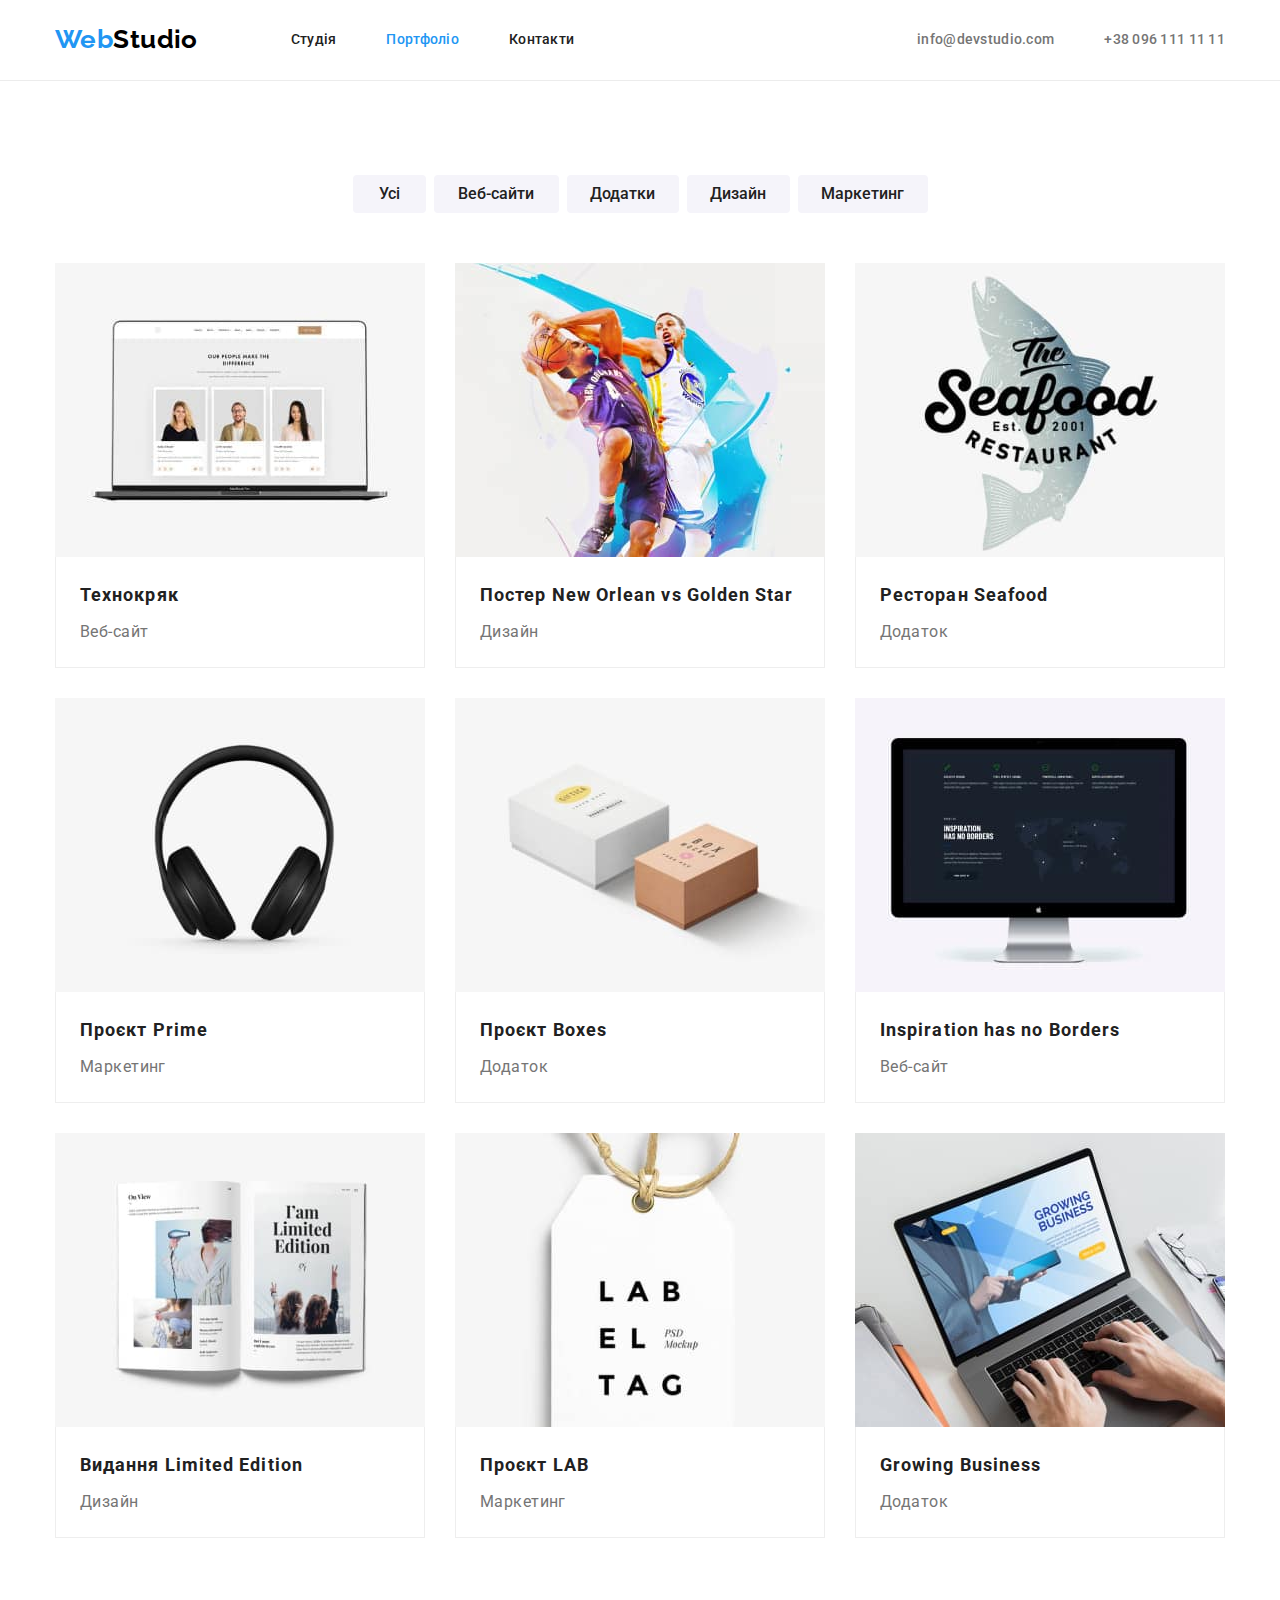
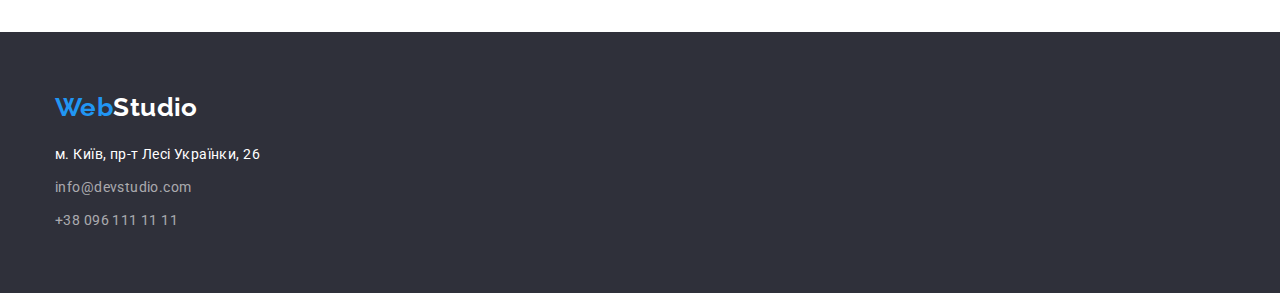
==== portfolio.html @ c3e3e5ae "add all from hw-03" ====
<!DOCTYPE html>
<html lang="uk">
  <head>
    <meta charset="UTF-8" />
    <meta http-equiv="X-UA-Compatible" content="IE=edge" />
    <meta name="viewport" content="width=device-width, initial-scale=1.0" />
    <title>Портфоліо</title>
    <link rel="preconnect" href="https://fonts.googleapis.com" />
    <link rel="preconnect" href="https://fonts.gstatic.com" crossorigin />
    <link
      href="https://fonts.googleapis.com/css2?family=Raleway:wght@700&family=Roboto:wght@400;500;700;900&display=swap"
      rel="stylesheet"
    />
    <link
      rel="stylesheet"
      href="https://cdnjs.cloudflare.com/ajax/libs/modern-normalize/1.1.0/modern-normalize.min.css"
    />
    <link rel="stylesheet" href="./css/styles.css" />
  </head>
  <body>
    <!--Heder-->
    <header class="header">
      <div class="header-body container">
        <nav class="header-nav">
          <a class="header-logo link" href="./index.html">
            <span class="accent">Web</span>Studio
          </a>
          <ul class="nav-list list">
            <li class="item">
              <a class="nav-link link" href="./index.html">Студія</a>
            </li>
            <li class="item">
              <a class="nav-link current link" href="./portfolio.html"
                >Портфоліо
              </a>
            </li>
            <li class="item">
              <a class="nav-link link" href="#">Контакти</a>
            </li>
          </ul>
        </nav>
        <ul class="header-contacts list">
          <li class="item">
            <a class="contacts link" href="mailto:@devstudio.com"
              >info@devstudio.com
            </a>
          </li>
          <li class="item">
            <a class="contacts link" href="tel:+380961111111"
              >+38 096 111 11 11
            </a>
          </li>
        </ul>
      </div>
    </header>
    <!--Main content-->
    <main>
      <section class="section">
        <div class="container">
          <h1 class="visually-hidden">Наші проекти</h1>
          <ul class="filter list">
            <li><button class="filter-btn first" type="button">Усі</button></li>
            <li>
              <button class="filter-btn second" type="button">Веб-сайти</button>
            </li>
            <li>
              <button class="filter-btn third" type="button">Додатки</button>
            </li>
            <li>
              <button class="filter-btn fourth" type="button">Дизайн</button>
            </li>
            <li>
              <button class="filter-btn fifth" type="button">Маркетинг</button>
            </li>
          </ul>
          <ul class="projects-list list">
            <li class="projects-item">
              <a
                class="link"
                href="#"
                target="_blank"
                rel="noopener noreferrer nofollow"
              >
                <img
                  src="./images/portfolio-images/portfolio-foto-1.jpg"
                  alt="Ноутбук з відкритим веб-сайтом на екрані"
                  width="370"
                  height="294"
                />
                <div class="project-container">
                  <h2 class="project-title">Технокряк</h2>
                  <p class="project-desc">Веб-сайт</p>
                </div>
              </a>
            </li>
            <li class="projects-item">
              <a
                class="link"
                href="#"
                target="_blank"
                rel="noopener noreferrer nofollow"
              >
                <img
                  src="./images/portfolio-images/portfolio-foto-2.jpg"
                  alt="Постер з баскетболістами, які грають"
                  width="370"
                  height="294"
                />
                <div class="project-container">
                  <h2 class="project-title">
                    Постер <span lang="en">New Orlean vs Golden Star</span>
                  </h2>
                  <p class="project-desc">Дизайн</p>
                </div>
              </a>
            </li>
            <li class="projects-item">
              <a
                class="link"
                href="#"
                target="_blank"
                rel="noopener noreferrer nofollow"
              >
                <img
                  src="./images/portfolio-images/portfolio-foto-3.jpg"
                  alt="Емблема ресторану морепродуктів"
                  width="370"
                  height="294"
                />
                <div class="project-container">
                  <h2 class="project-title">
                    Ресторан <span lang="en">Seafood</span>
                  </h2>
                  <p class="project-desc">Додаток</p>
                </div>
              </a>
            </li>
            <li class="projects-item">
              <a
                class="link"
                href="#"
                target="_blank"
                rel="noopener noreferrer nofollow"
              >
                <img
                  src="./images/portfolio-images/portfolio-foto-4.jpg"
                  alt="Навушники"
                  width="370"
                  height="294"
                />
                <div class="project-container">
                  <h2 class="project-title">
                    Проєкт <span lang="en">Prime</span>
                  </h2>
                  <p class="project-desc">Маркетинг</p>
                </div>
              </a>
            </li>
            <li class="projects-item">
              <a
                class="link"
                href="#"
                target="_blank"
                rel="noopener noreferrer nofollow"
              >
                <img
                  src="./images/portfolio-images/portfolio-foto-5.jpg"
                  alt="Дві картонні коробки"
                  width="370"
                  height="294"
                />
                <div class="project-container">
                  <h2 class="project-title">
                    Проєкт <span lang="en">Boxes</span>
                  </h2>
                  <p class="project-desc">Додаток</p>
                </div>
              </a>
            </li>
            <li class="projects-item">
              <a
                class="link"
                href="#"
                target="_blank"
                rel="noopener noreferrer nofollow"
              >
                <img
                  src="./images/portfolio-images/portfolio-foto-6.jpg"
                  alt="Комп'ютер з відкритим веб-сайтом на екрані"
                  width="370"
                  height="294"
                />
                <div class="project-container">
                  <h2 class="project-title" lang="en">
                    Inspiration has no Borders
                  </h2>
                  <p class="project-desc">Веб-сайт</p>
                </div>
              </a>
            </li>
            <li class="projects-item">
              <a
                class="link"
                href="#"
                target="_blank"
                rel="noopener noreferrer nofollow"
              >
                <img
                  src="./images/portfolio-images/portfolio-foto-7.jpg"
                  alt="Відкритий журнал"
                  width="370"
                  height="294"
                />
                <div class="project-container">
                  <h2 class="project-title">
                    Видання <span lang="en">Limited Edition</span>
                  </h2>
                  <p class="project-desc">Дизайн</p>
                </div>
              </a>
            </li>
            <li class="projects-item">
              <a
                class="link"
                href="#"
                target="_blank"
                rel="noopener noreferrer nofollow"
              >
                <img
                  src="./images/portfolio-images/portfolio-foto-8.jpg"
                  alt="Бірка з назвою поєкту"
                  width="370"
                  height="294"
                />
                <div class="project-container">
                  <h2 class="project-title">Проєкт LAB</h2>
                  <p class="project-desc">Маркетинг</p>
                </div>
              </a>
            </li>
            <li class="projects-item">
              <a
                class="link"
                href="#"
                target="_blank"
                rel="noopener noreferrer nofollow"
              >
                <img
                  src="./images/portfolio-images/portfolio-foto-9.jpg"
                  alt="Людина працює за ноутбуком"
                  width="370"
                  height="294"
                />
                <div class="project-container">
                  <h2 class="project-title" lang="en">Growing Business</h2>
                  <p class="project-desc">Додаток</p>
                </div>
              </a>
            </li>
          </ul>
        </div>
      </section>
    </main>
    <!--Footer-->
    <footer class="footer">
      <div class="container">
        <a class="footer-logo link" href="./index.html">
          <span class="accent">Web</span>Studio
        </a>
        <address class="footer-address">
          <ul class="footer-contacts list">
            <li class="item">
              <a
                class="address link"
                href="https://goo.gl/maps/tie1WCM4w2AjtQoDA"
                target="_blank"
                rel="noopener noreferrer nofollow"
                >м. Київ, пр-т Лесі Українки, 26
              </a>
            </li>
            <li class="item">
              <a class="contacts link" href="mailto:@devstudio.com"
                >info@devstudio.com
              </a>
            </li>
            <li class="item">
              <a class="contacts link" href="tel:+380961111111"
                >+38 096 111 11 11
              </a>
            </li>
          </ul>
        </address>
      </div>
    </footer>
  </body>
</html>
---- css/styles.css ----
:root {
  --main-background-color: #ffffff;
  --section-background-color: #2f303a;
  --list-background-color: #f5f4fa;

  --title-color: #212121;
  --desc-color: #757575;
  --white-color: #ffffff;
  --secondary-white-color: rgba(255, 255, 255, 0.6);
  --accent-color: #2196f3;
  --activ-btn-color: #188ce8;
  --dark-logo-color: #000000;
  --border-project-color: #eeeeee;
  --border-header-color: #ececec;

  --shadow-img: 0px 1px 3px rgba(0, 0, 0, 0.12), 0px 1px 1px rgba(0, 0, 0, 0.14),
    0px 2px 1px rgba(0, 0, 0, 0.2);
  --shadow-btn: rgba(0, 0, 0, 0.15);
  --shadow-filter-btn: 0px 3px 1px rgba(0, 0, 0, 0.1),
    0px 1px 2px rgba(0, 0, 0, 0.08), 0px 2px 2px rgba(0, 0, 0, 0.12);
}

body {
  background-color: var(--main-background-color);
  color: var(--title-color);
  font-family: "Roboto", sans-serif;
  font-size: 14px;
  letter-spacing: 0.03em;
}

.link {
  text-decoration: none;
}

.list {
  list-style: none;
  margin: 0;
  padding-left: 0;
}

.container {
  width: 1200px;
  margin: 0 auto;
  padding-left: 15px;
  padding-right: 15px;
}

img {
  display: block;
  max-width: 100%;
}

h2,
p {
  margin: 0;
}
/* CSS for index.html */

/* Header section*/

.header {
  border-bottom: 1px solid var(--border-header-color);
}

.header-body {
  display: flex;
  align-items: center;
}

.header-nav {
  display: flex;
  align-items: center;
}

.nav-list {
  display: flex;
  margin-left: 93px;
}

.nav-list .item:not(:last-child) {
  margin-right: 50px;
}

.header-logo,
.footer-logo {
  color: var(--dark-logo-color);
  font-family: "Raleway", sans-serif;
  font-weight: 700;
  font-size: 26px;
  line-height: 1.2;
}

.header-logo .accent,
.footer-logo .accent {
  color: var(--accent-color);
}

.nav-link {
  display: block;
  padding-top: 32px;
  padding-bottom: 32px;

  color: var(--title-color);
  font-weight: 500;
  line-height: 1.14;
  letter-spacing: 0.02em;
}

.nav-link:hover,
.nav-link:focus {
  color: var(--accent-color);
}

.nav-link.current {
  color: var(--accent-color);
}

.header-contacts {
  display: flex;
  margin-left: auto;
  gap: 50px;
}

.header-contacts .contacts {
  display: block;
  padding-top: 32px;
  padding-bottom: 32px;

  color: var(--desc-color);
  font-weight: 500;
  line-height: 1.14;
  letter-spacing: 0.02em;
}

a.contacts:hover,
a.contacts:focus {
  color: var(--accent-color);
}

/* Hero section */

.hero {
  padding: 200px 0;

  background-color: var(--section-background-color);
  text-align: center;
}

.hero-title {
  max-width: 696px;
  margin-top: 0;
  margin-right: auto;
  margin-bottom: 30px;
  margin-left: auto;

  color: var(--white-color);
  font-weight: 900;
  font-size: 44px;
  line-height: 1.36;
  letter-spacing: 0.06em;
  text-transform: uppercase;
}

.button {
  display: inline-block;
  border-width: 0;
  border-radius: 4px;
  border-style: none;
  padding: 10px 32px;
  box-shadow: 0px 4px 4px var(--shadow-btn);

  background-color: var(--accent-color);
  color: var(--white-color);
  font-family: inherit;
  font-weight: 700;
  font-size: 16px;
  line-height: 1.88;
  letter-spacing: 0.06em;
  cursor: pointer;
}

.button:hover,
.button:focus {
  background-color: var(--activ-btn-color);
  color: var(--white-color);
}

/* Benefits section */

.benefits-section {
  padding: 94px 0 47px 0;
}

.visually-hidden {
  position: absolute;
  white-space: nowrap;
  width: 1px;
  height: 1px;
  overflow: hidden;
  padding: 0;
  border: 0;
  clip: rect(0 0 0 0);
  clip-path: inset(50%);
  margin: -1px;
}

.benefits-list {
  display: flex;
  flex-wrap: wrap;
  gap: 30px;
}

.benefits-list > .item {
  flex-basis: calc((100% - 90px) / 4);
}

.benefits-title {
  margin-top: 0;
  margin-bottom: 10px;

  font-weight: 700;
  font-size: 14px;
  line-height: 1.14;
  text-transform: uppercase;
}

.benefits-desc {
  color: var(--desc-color);
  line-height: 1.71;
}

/* Activity section */

.activity-section {
  padding: 47px 0 94px 0;
}

.section-title {
  margin-top: 0;
  margin-bottom: 50px;

  font-weight: 700;
  font-size: 36px;
  line-height: 1.17;
  text-align: center;
}

.activity-list {
  display: flex;
  gap: 30px;
}

.activity-list > .item {
  flex-basis: calc((100% - 60px) / 3);
}

/* Team section */

.section {
  padding: 94px 0;
}

.team {
  background-color: var(--list-background-color);
}

.team-list {
  display: flex;
  text-align: center;
  gap: 30px;
}

.team-list > .team-item {
  flex-basis: calc((100% - 90px) / 4);
}

.team-item {
  background-color: var(--main-background-color);
  box-shadow: var(--shadow-img);
  border-radius: 0px 0px 4px 4px;
}

.team-container {
  padding-top: 30px;
  padding-bottom: 30px;
}

.team-title {
  margin-top: 0;
  margin-bottom: 10px;

  font-weight: 500;
  font-size: 16px;
  line-height: 1.19;
}

.team-desc {
  color: var(--desc-color);
  font-size: 16px;
  line-height: 1.19;
}

/* Footer section */

.footer {
  padding-top: 60px;
  padding-bottom: 60px;

  background-color: var(--section-background-color);
  line-height: 1.71;
}

.footer-logo {
  display: block;
  margin-bottom: 20px;
}

.footer .footer-logo,
.footer .address {
  color: var(--white-color);
}

address {
  font-style: normal;
}

.footer-address .item > .address,
.footer-address .item > .contacts {
  display: block;
}

.footer-contacts .item > .contacts {
  margin-top: 9px;
}

.footer-contacts .contacts {
  color: var(--secondary-white-color);
}

/* SCC for portfolio.html */

/* Our projects section */

.filter {
  display: flex;
  justify-content: center;
  margin-bottom: 50px;
  gap: 8px;
}

.filter-btn {
  display: inline-block;
  border-width: 0;
  border-radius: 4px;
  border-style: none;
  padding: 6px 22px;

  background-color: var(--list-background-color);
  color: var(--title-color);
  font-family: inherit;
  font-weight: 500;
  font-size: 16px;
  line-height: 1.63;
  cursor: pointer;
}

.filter .first {
  min-width: 73px;
  padding: 6px 25px;
}

.filter .second {
  min-width: 125px;
}

.filter .third {
  min-width: 112px;
}

.filter .fourth {
  min-width: 103px;
}

.filter .fifth {
  min-width: 130px;
}

.filter-btn:hover,
.filter-btn:focus {
  background-color: var(--accent-color);
  color: var(--white-color);
  box-shadow: var(--shadow-filter-btn);
}

.projects-list {
  display: flex;
  flex-wrap: wrap;
  gap: 30px;
  /* margin-left: -30px;
  margin-top: -30px; */
}

/* .projects-list > .projects-item {
  flex-basis: calc(100% / 3 - 30px);
  margin-left: 30px;
  margin-top: 30px;
} */

.project-title {
  margin-bottom: 4px;

  color: var(--title-color);
  font-size: 18px;
  line-height: 2;
  letter-spacing: 0.06em;
}

.project-desc {
  color: var(--desc-color);
  font-size: 16px;
  line-height: 1.88;
}

.project-container {
  padding: 20px 24px;
  border-right: 1px solid var(--border-project-color);
  border-bottom: 1px solid var(--border-project-color);
  border-left: 1px solid var(--border-project-color);
}
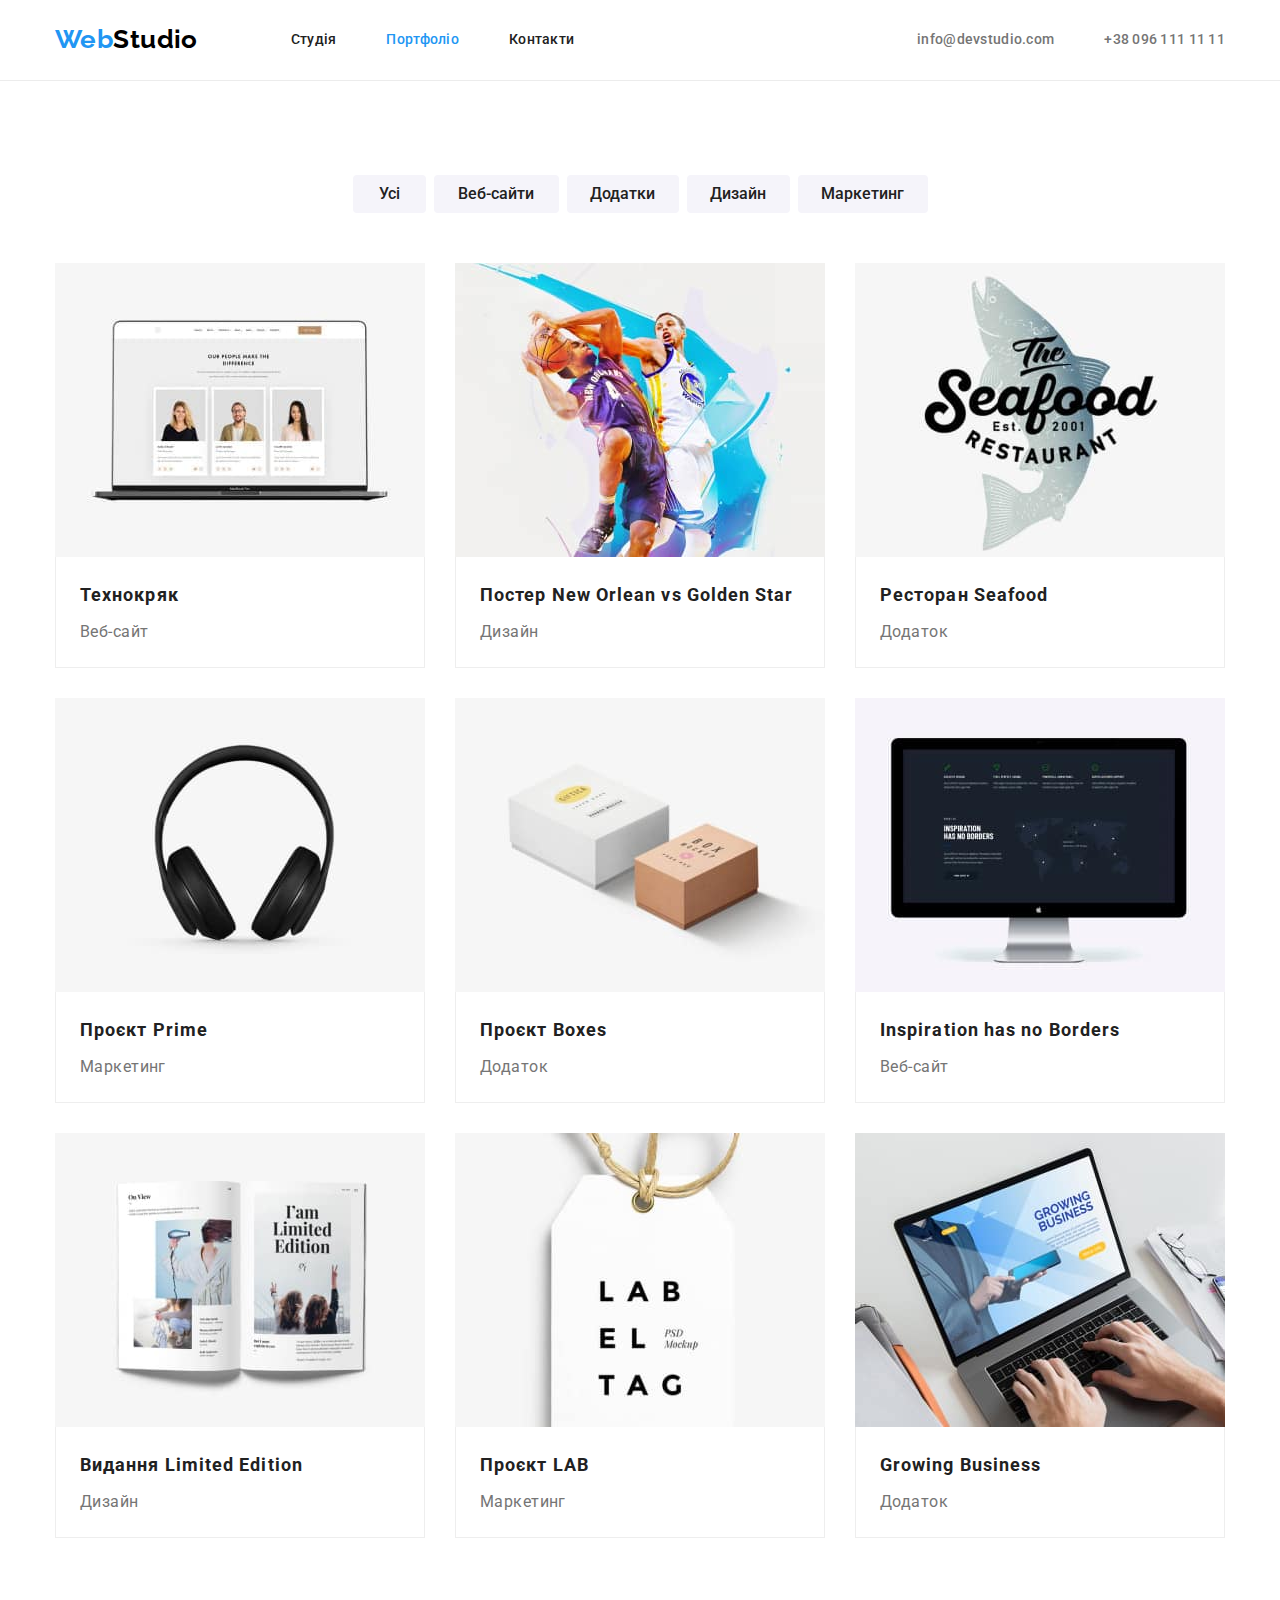
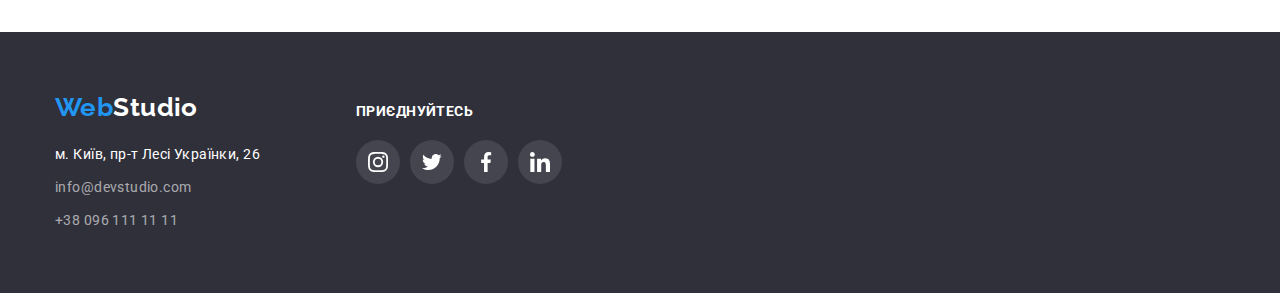
==== commit 4363b71e: "Summary styles.css, icons.svg, index.html, portfolio.html" ====
--- a/portfolio.html
+++ b/portfolio.html
@@ -263,33 +263,80 @@
     </main>
     <!--Footer-->
     <footer class="footer">
-      <div class="container">
-        <a class="footer-logo link" href="./index.html">
-          <span class="accent">Web</span>Studio
-        </a>
-        <address class="footer-address">
-          <ul class="footer-contacts list">
-            <li class="item">
-              <a
-                class="address link"
-                href="https://goo.gl/maps/tie1WCM4w2AjtQoDA"
-                target="_blank"
-                rel="noopener noreferrer nofollow"
-                >м. Київ, пр-т Лесі Українки, 26
-              </a>
-            </li>
-            <li class="item">
-              <a class="contacts link" href="mailto:@devstudio.com"
-                >info@devstudio.com
-              </a>
-            </li>
-            <li class="item">
-              <a class="contacts link" href="tel:+380961111111"
-                >+38 096 111 11 11
+      <div class="footer-container container">
+        <div class="item-address">
+          <a class="footer-logo link" href="./index.html">
+            <span class="accent">Web</span>Studio
+          </a>
+          <div class="footer-address">
+            <ul class="footer-contacts list">
+              <li class="item">
+                <a
+                  class="address link"
+                  href="https://goo.gl/maps/tie1WCM4w2AjtQoDA"
+                  target="_blank"
+                  rel="noopener noreferrer nofollow"
+                  >м. Київ, пр-т Лесі Українки, 26
+                </a>
+              </li>
+              <li class="item">
+                <a class="contacts link" href="mailto:@devstudio.com"
+                  >info@devstudio.com
+                </a>
+              </li>
+              <li class="item">
+                <a class="contacts link" href="tel:+380961111111"
+                  >+38 096 111 11 11
+                </a>
+              </li>
+            </ul>
+          </div>
+        </div>
+        <div class="item-socials">
+          <h2 class="title-socials">Приєднуйтесь</h2>
+          <ul class="socials-list list">
+            <li>
+              <a class="list-icon" href="#">
+                <svg width="20" height="20">
+                  <use
+                    class="icon"
+                    href="./images/icons.svg#icon-instagram"
+                  ></use>
+                </svg>
+              </a>
+            </li>
+            <li>
+              <a class="list-icon" href="#">
+                <svg width="20" height="20">
+                  <use
+                    class="icon"
+                    href="./images/icons.svg#icon-twitter"
+                  ></use>
+                </svg>
+              </a>
+            </li>
+            <li>
+              <a class="list-icon" href="#">
+                <svg width="20" height="20">
+                  <use
+                    class="icon"
+                    href="./images/icons.svg#icon-facebook"
+                  ></use>
+                </svg>
+              </a>
+            </li>
+            <li>
+              <a class="list-icon" href="#">
+                <svg width="20" height="20">
+                  <use
+                    class="icon"
+                    href="./images/icons.svg#icon-linkedin"
+                  ></use>
+                </svg>
               </a>
             </li>
           </ul>
-        </address>
+        </div>
       </div>
     </footer>
   </body>
--- a/css/styles.css
+++ b/css/styles.css
@@ -2,6 +2,7 @@
   --main-background-color: #ffffff;
   --section-background-color: #2f303a;
   --list-background-color: #f5f4fa;
+  --footer-socials-background: rgba(255, 255, 255, 0.1); 
 
   --title-color: #212121;
   --desc-color: #757575;
@@ -12,12 +13,14 @@
   --dark-logo-color: #000000;
   --border-project-color: #eeeeee;
   --border-header-color: #ececec;
+  --social-icon-color: #afb1b8;
 
   --shadow-img: 0px 1px 3px rgba(0, 0, 0, 0.12), 0px 1px 1px rgba(0, 0, 0, 0.14),
     0px 2px 1px rgba(0, 0, 0, 0.2);
   --shadow-btn: rgba(0, 0, 0, 0.15);
   --shadow-filter-btn: 0px 3px 1px rgba(0, 0, 0, 0.1),
     0px 1px 2px rgba(0, 0, 0, 0.08), 0px 2px 2px rgba(0, 0, 0, 0.12);
+    --shadow-projects-item: 0px 1px 1px rgba(0, 0, 0, 0.12), 0px 4px 4px rgba(0, 0, 0, 0.06), 1px 4px 6px rgba(0, 0, 0, 0.16);
 }
 
 body {
@@ -214,6 +217,16 @@
   flex-basis: calc((100% - 90px) / 4);
 }
 
+.item .benefits-icon {
+  width: 270px;
+  height: 120px;
+  padding: 25px 100px;
+  margin-bottom: 30px;
+  border-radius: 4px;
+
+  background: var(--list-background-color);
+}
+
 .benefits-title {
   margin-top: 0;
   margin-bottom: 10px;
@@ -295,19 +308,72 @@
 }
 
 .team-desc {
+  margin-bottom: 16px;
   color: var(--desc-color);
   font-size: 16px;
   line-height: 1.19;
 }
 
+.team-social {
+  display: flex;
+  justify-content: center;
+  gap: 10px;
+}
+
+.team-social .list-icon {
+  display: flex;
+  justify-content: center;
+  align-items: center;
+  width: 44px;
+  height: 44px;
+
+  fill: var(--social-icon-color);
+}
+
+.team-social .list-icon:hover,
+.team-social .list-icon:focus {
+  background: var(--accent-color);
+  border-radius: 50%;
+
+  fill: var(--white-color);
+}
+
+/* Our clients */
+
+.clients-list {
+  display: flex;
+  justify-content: center;
+  gap: 30px;
+}
+
+.clients-list .client-icon {
+  display: flex;
+  justify-content: center;
+  align-items: center;
+  width: 170px;
+  height: 92px;
+
+  border: 1px solid var(--social-icon-color);
+border-radius: 4px;
+
+fill: var(--social-icon-color);
+}
+
+.clients-list .client-icon:hover,
+.clients-list .client-icon:focus {
+    fill: var(--accent-color);
+    border: 1px solid var(--accent-color);
+}
+
 /* Footer section */
 
 .footer {
-  padding-top: 60px;
-  padding-bottom: 60px;
-
-  background-color: var(--section-background-color);
+   background-color: var(--section-background-color);
   line-height: 1.71;
+}
+
+.footer .footer-container {
+display: flex;
 }
 
 .footer-logo {
@@ -315,6 +381,14 @@
   margin-bottom: 20px;
 }
 
+.footer-container .item-address {
+  padding-top: 60px;
+  padding-bottom: 60px;
+
+  width: 231px;
+    margin-right: 70px;;
+}
+
 .footer .footer-logo,
 .footer .address {
   color: var(--white-color);
@@ -335,6 +409,45 @@
 
 .footer-contacts .contacts {
   color: var(--secondary-white-color);
+}
+
+.item-socials{
+  padding-top: 72px;
+  padding-bottom: 100px;
+}
+
+.item-socials .socials-list {
+display: flex;
+gap: 10px;
+}
+
+.socials-list .list-icon {
+  display: flex;
+  justify-content: center;
+  align-items: center;
+  width: 44px;
+  height: 44px;
+
+  background: var(--footer-socials-background);
+  border-radius: 50%;
+  fill: var(--white-color);
+}
+
+.socials-list .list-icon:hover,
+.socials-list .list-icon:focus {
+  background: var(--accent-color);
+}
+
+.title-socials {
+    margin-top: 0;
+    margin-bottom: 20px;
+  
+    font-weight: 700;
+    font-size: 14px;
+    line-height: 1.14;
+    text-transform: uppercase;
+ 
+    color: var(--white-color)
 }
 
 /* SCC for portfolio.html */
@@ -406,6 +519,11 @@
   margin-top: 30px;
 } */
 
+.projects-item:hover,
+.projects-item:focus {
+  box-shadow: var(--shadow-projects-item);
+}
+
 .project-title {
   margin-bottom: 4px;
 
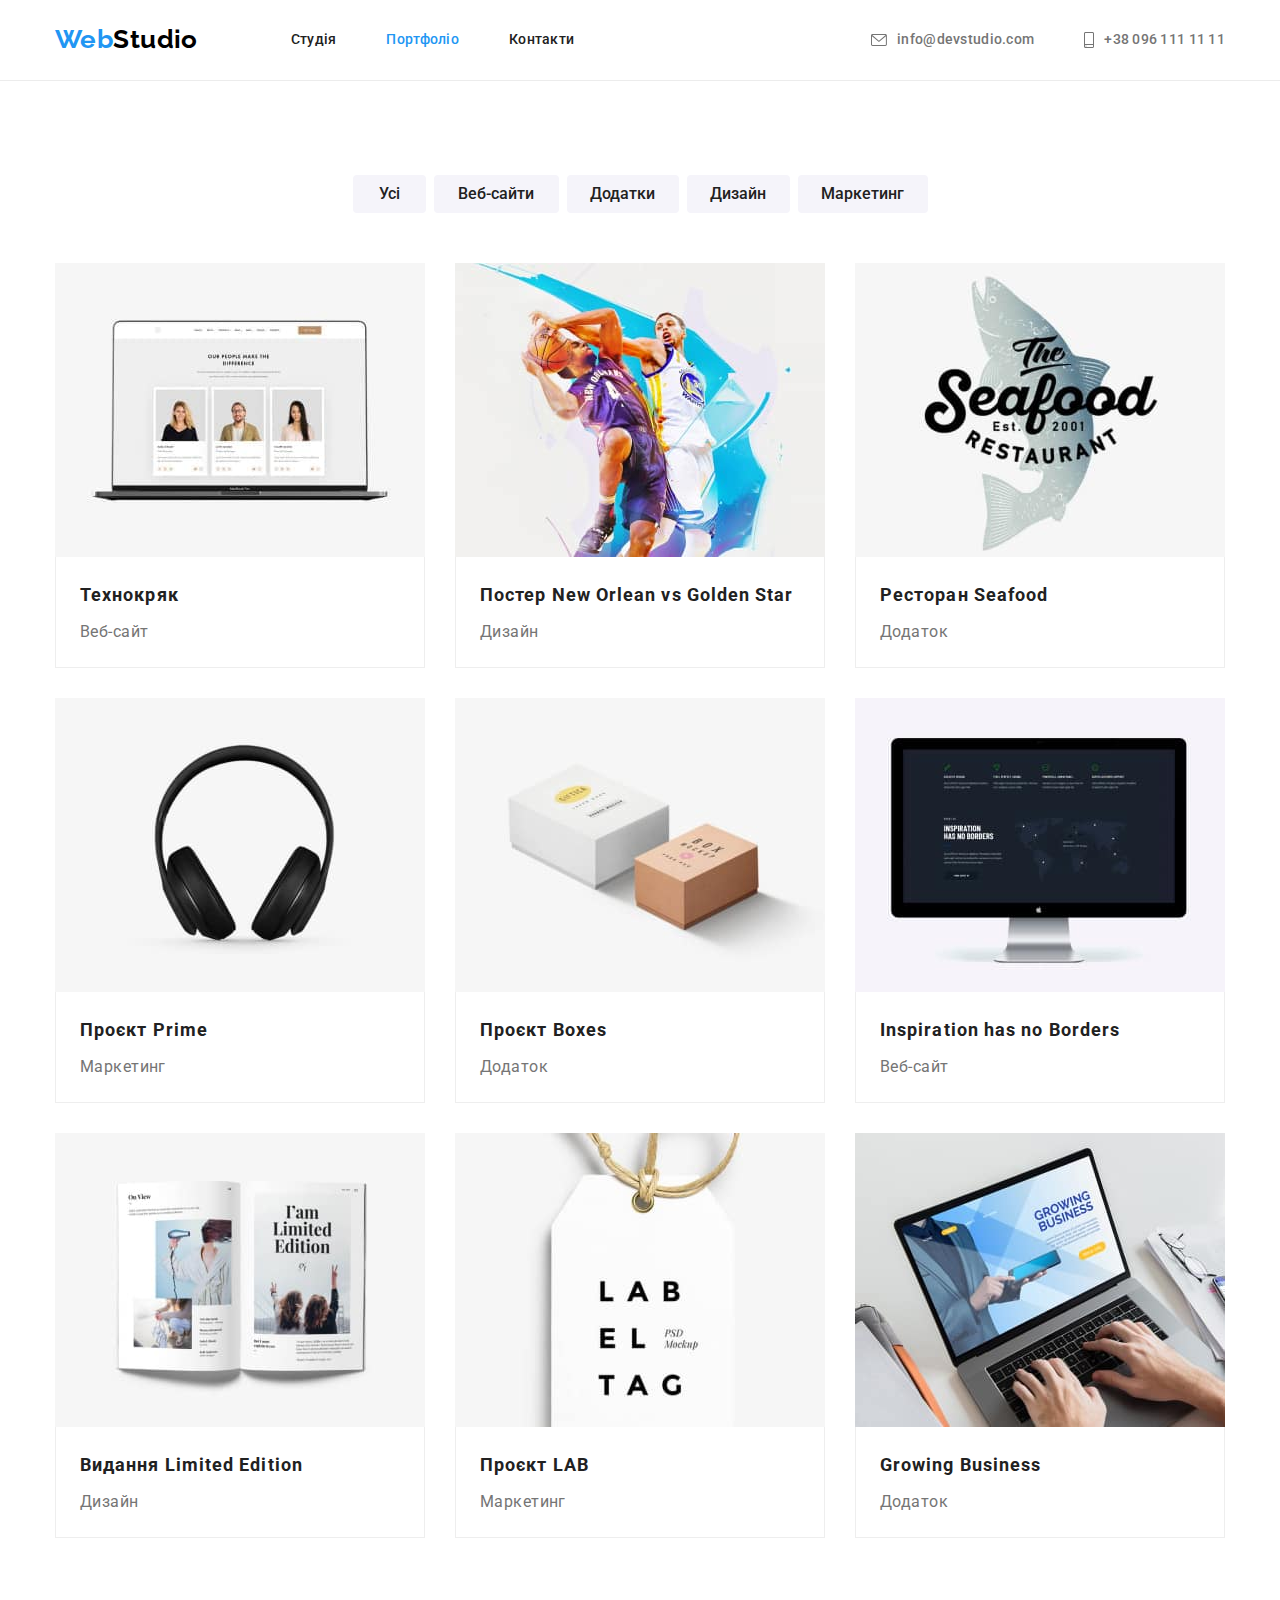
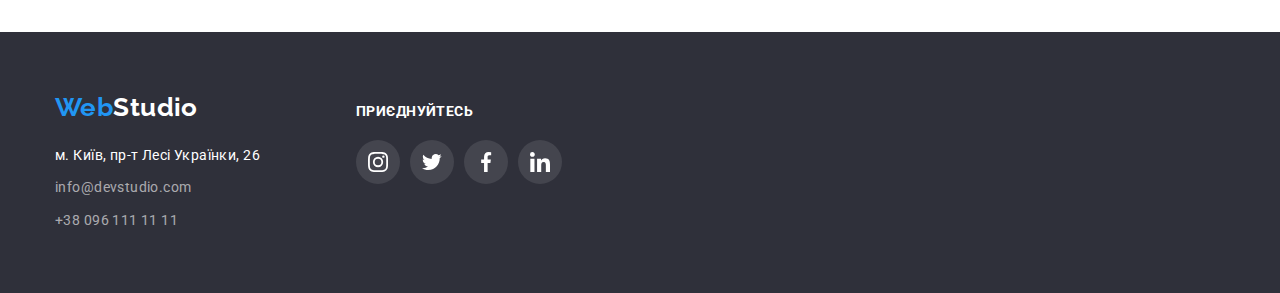
==== commit 98f80259: "Summary styles.css, index.html, portfolio.html" ====
--- a/portfolio.html
+++ b/portfolio.html
@@ -41,12 +41,17 @@
         </nav>
         <ul class="header-contacts list">
           <li class="item">
-            <a class="contacts link" href="mailto:@devstudio.com"
-              >info@devstudio.com
+            <a class="contacts link" href="mailto:@devstudio.com">
+              <svg class="icon" width="16" height="12">
+                <use href="./images/icons.svg#icon-envelope"></use>
+              </svg>
+              info@devstudio.com
             </a>
           </li>
           <li class="item">
             <a class="contacts link" href="tel:+380961111111"
+              ><svg class="icon" width="10" height="16">
+                <use href="./images/icons.svg#icon-smartphone"></use></svg
               >+38 096 111 11 11
             </a>
           </li>
@@ -297,9 +302,8 @@
           <ul class="socials-list list">
             <li>
               <a class="list-icon" href="#">
-                <svg width="20" height="20">
-                  <use
-                    class="icon"
+                <svg class="icon" width="20" height="20">
+                  <use                    
                     href="./images/icons.svg#icon-instagram"
                   ></use>
                 </svg>
@@ -307,9 +311,8 @@
             </li>
             <li>
               <a class="list-icon" href="#">
-                <svg width="20" height="20">
+                <svg class="icon" width="20" height="20">
                   <use
-                    class="icon"
                     href="./images/icons.svg#icon-twitter"
                   ></use>
                 </svg>
@@ -317,9 +320,8 @@
             </li>
             <li>
               <a class="list-icon" href="#">
-                <svg width="20" height="20">
+                <svg class="icon" width="20" height="20">
                   <use
-                    class="icon"
                     href="./images/icons.svg#icon-facebook"
                   ></use>
                 </svg>
@@ -327,9 +329,8 @@
             </li>
             <li>
               <a class="list-icon" href="#">
-                <svg width="20" height="20">
+                <svg class="icon" width="20" height="20">
                   <use
-                    class="icon"
                     href="./images/icons.svg#icon-linkedin"
                   ></use>
                 </svg>
--- a/css/styles.css
+++ b/css/styles.css
@@ -1,8 +1,9 @@
 :root {
   --main-background-color: #ffffff;
   --section-background-color: #2f303a;
+  --hero-background-color: #c4c4c4;
   --list-background-color: #f5f4fa;
-  --footer-socials-background: rgba(255, 255, 255, 0.1); 
+  --footer-socials-background: rgba(255, 255, 255, 0.1);
 
   --title-color: #212121;
   --desc-color: #757575;
@@ -15,12 +16,15 @@
   --border-header-color: #ececec;
   --social-icon-color: #afb1b8;
 
+  --hero-linear-gradient: rgba(47, 48, 58, 0.4);
+
   --shadow-img: 0px 1px 3px rgba(0, 0, 0, 0.12), 0px 1px 1px rgba(0, 0, 0, 0.14),
     0px 2px 1px rgba(0, 0, 0, 0.2);
   --shadow-btn: rgba(0, 0, 0, 0.15);
   --shadow-filter-btn: 0px 3px 1px rgba(0, 0, 0, 0.1),
     0px 1px 2px rgba(0, 0, 0, 0.08), 0px 2px 2px rgba(0, 0, 0, 0.12);
-    --shadow-projects-item: 0px 1px 1px rgba(0, 0, 0, 0.12), 0px 4px 4px rgba(0, 0, 0, 0.06), 1px 4px 6px rgba(0, 0, 0, 0.16);
+  --shadow-projects-item: 0px 1px 1px rgba(0, 0, 0, 0.12),
+    0px 4px 4px rgba(0, 0, 0, 0.06), 1px 4px 6px rgba(0, 0, 0, 0.16);
 }
 
 body {
@@ -125,7 +129,8 @@
 }
 
 .header-contacts .contacts {
-  display: block;
+  display: flex;
+  align-items: center;
   padding-top: 32px;
   padding-bottom: 32px;
 
@@ -135,6 +140,15 @@
   letter-spacing: 0.02em;
 }
 
+.header-contacts .contacts .icon {
+  margin-right: 10px;
+  fill: var(--desc-color);
+}
+
+a.contacts:hover .icon {
+  fill: var(--accent-color);
+}
+
 a.contacts:hover,
 a.contacts:focus {
   color: var(--accent-color);
@@ -143,9 +157,21 @@
 /* Hero section */
 
 .hero {
+  max-width: 1600px;
+  min-height: 600px;
   padding: 200px 0;
-
-  background-color: var(--section-background-color);
+  margin-right: auto;
+  margin-left: auto;
+
+  background-image: linear-gradient(
+      var(--hero-linear-gradient),
+      var(--hero-linear-gradient)
+    ),
+    url("../images/hero-banner.jpg");
+  background-position: center;
+  background-repeat: no-repeat;
+
+  background-color: var(--hero-background-color);
   text-align: center;
 }
 
@@ -354,26 +380,26 @@
   height: 92px;
 
   border: 1px solid var(--social-icon-color);
-border-radius: 4px;
-
-fill: var(--social-icon-color);
+  border-radius: 4px;
+
+  fill: var(--social-icon-color);
 }
 
 .clients-list .client-icon:hover,
 .clients-list .client-icon:focus {
-    fill: var(--accent-color);
-    border: 1px solid var(--accent-color);
+  fill: var(--accent-color);
+  border: 1px solid var(--accent-color);
 }
 
 /* Footer section */
 
 .footer {
-   background-color: var(--section-background-color);
+  background-color: var(--section-background-color);
   line-height: 1.71;
 }
 
 .footer .footer-container {
-display: flex;
+  display: flex;
 }
 
 .footer-logo {
@@ -386,7 +412,7 @@
   padding-bottom: 60px;
 
   width: 231px;
-    margin-right: 70px;;
+  margin-right: 70px;
 }
 
 .footer .footer-logo,
@@ -411,14 +437,14 @@
   color: var(--secondary-white-color);
 }
 
-.item-socials{
+.item-socials {
   padding-top: 72px;
   padding-bottom: 100px;
 }
 
 .item-socials .socials-list {
-display: flex;
-gap: 10px;
+  display: flex;
+  gap: 10px;
 }
 
 .socials-list .list-icon {
@@ -439,15 +465,15 @@
 }
 
 .title-socials {
-    margin-top: 0;
-    margin-bottom: 20px;
-  
-    font-weight: 700;
-    font-size: 14px;
-    line-height: 1.14;
-    text-transform: uppercase;
- 
-    color: var(--white-color)
+  margin-top: 0;
+  margin-bottom: 20px;
+
+  font-weight: 700;
+  font-size: 14px;
+  line-height: 1.14;
+  text-transform: uppercase;
+
+  color: var(--white-color);
 }
 
 /* SCC for portfolio.html */
